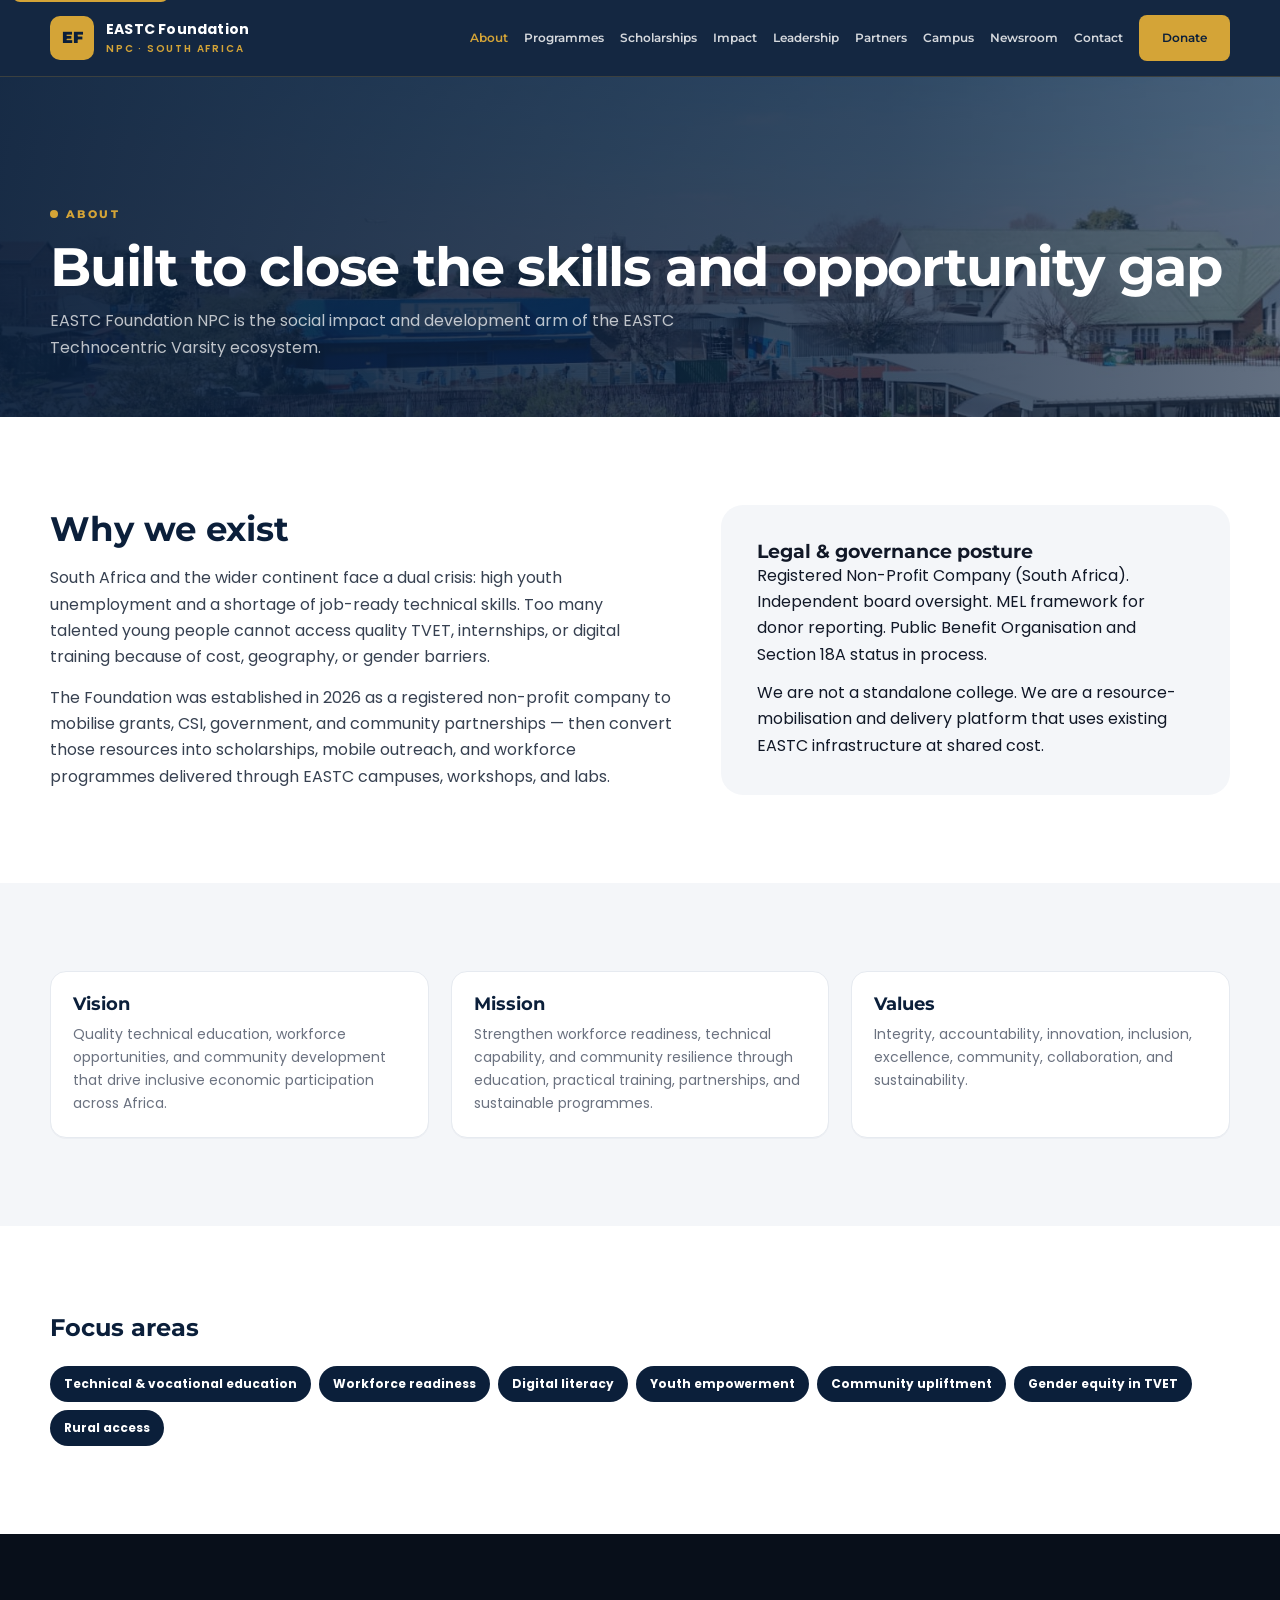
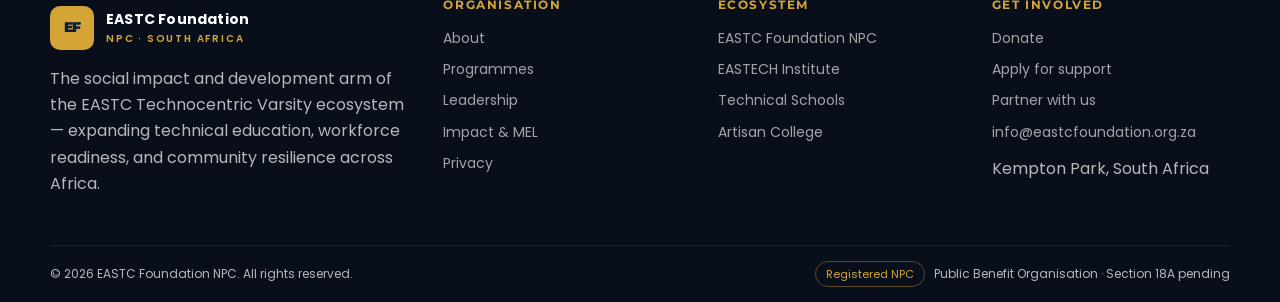
==== about.html @ e1d8bb53 "Publish EASTC website" ====
<!DOCTYPE html>
<html lang="en">
<head>
<meta charset="UTF-8">
<meta name="viewport" content="width=device-width, initial-scale=1.0">
<title>About | EASTC Foundation NPC</title>
<meta name="description" content="Mission, vision, values, and story of EASTC Foundation NPC.">
<link rel="preconnect" href="https://fonts.googleapis.com">
<link rel="preconnect" href="https://fonts.gstatic.com" crossorigin>
<link href="https://fonts.googleapis.com/css2?family=Montserrat:wght@500;600;700;800;900&family=Poppins:wght@400;500;600;700&display=swap" rel="stylesheet">
<link rel="icon" type="image/svg+xml" href="assets/img/favicon.svg">
<link rel="stylesheet" href="assets/css/site.css">
</head>
<body class="foundation">
<a class="skip" href="#main">Skip to content</a>


<header class="nav">
  <div class="wrap nav-inner">
    <a class="brand" href="index.html">
      <div class="mark">EF</div>
      <div><strong>EASTC Foundation</strong><span>NPC · South Africa</span></div>
    </a>
    <button class="menu-btn" aria-label="Menu">☰</button>
    <nav class="nav-links">
      <a href="about.html">About</a>
      <a href="programs.html">Programmes</a>
      <a href="scholarships.html">Scholarships</a>
      <a href="impact.html">Impact</a>
      <a href="leadership.html">Leadership</a>
      <a href="partners.html">Partners</a>
      <a href="campus.html">Campus</a>
      <a href="newsroom.html">Newsroom</a>
      <a href="contact.html">Contact</a>
      <a class="btn btn-gold" href="donate.html">Donate</a>
    </nav>
  </div>
</header>

<main id="main">
<section class="page-hero media">
  <div class="hero-bg" style="background-image:url('assets/img/campus-sky.jpg')"></div>
  <div class="wrap" style="position:relative;z-index:1">
    <div class="eyebrow">About</div>
    <h1>Built to close the skills and opportunity gap</h1>
    <p>EASTC Foundation NPC is the social impact and development arm of the EASTC Technocentric Varsity ecosystem.</p>
  </div>
</section>
<section>
  <div class="wrap grid-2">
    <div>
      <h2 style="color:var(--navy);font-size:34px;margin-bottom:16px">Why we exist</h2>
      <p style="color:var(--body);margin-bottom:14px">South Africa and the wider continent face a dual crisis: high youth unemployment and a shortage of job-ready technical skills. Too many talented young people cannot access quality TVET, internships, or digital training because of cost, geography, or gender barriers.</p>
      <p style="color:var(--body)">The Foundation was established in 2026 as a registered non-profit company to mobilise grants, CSI, government, and community partnerships — then convert those resources into scholarships, mobile outreach, and workforce programmes delivered through EASTC campuses, workshops, and labs.</p>
    </div>
    <div class="panel">
      <h3>Legal &amp; governance posture</h3>
      <p>Registered Non-Profit Company (South Africa). Independent board oversight. MEL framework for donor reporting. Public Benefit Organisation and Section 18A status in process.</p>
      <p style="margin-top:12px">We are not a standalone college. We are a resource-mobilisation and delivery platform that uses existing EASTC infrastructure at shared cost.</p>
    </div>
  </div>
</section>
<section style="background:var(--gray)">
  <div class="wrap">
    <div class="grid-3">
      <article class="card"><div class="card-body"><h3>Vision</h3><p>Quality technical education, workforce opportunities, and community development that drive inclusive economic participation across Africa.</p></div></article>
      <article class="card"><div class="card-body"><h3>Mission</h3><p>Strengthen workforce readiness, technical capability, and community resilience through education, practical training, partnerships, and sustainable programmes.</p></div></article>
      <article class="card"><div class="card-body"><h3>Values</h3><p>Integrity, accountability, innovation, inclusion, excellence, community, collaboration, and sustainability.</p></div></article>
    </div>
  </div>
</section>
<section>
  <div class="wrap">
    <h2 style="color:var(--navy);margin-bottom:24px">Focus areas</h2>
    <div class="values">
      <span class="chip">Technical &amp; vocational education</span>
      <span class="chip">Workforce readiness</span>
      <span class="chip">Digital literacy</span>
      <span class="chip">Youth empowerment</span>
      <span class="chip">Community upliftment</span>
      <span class="chip">Gender equity in TVET</span>
      <span class="chip">Rural access</span>
    </div>
  </div>
</section>

</main>
<footer>
  <div class="wrap foot-grid">
    <div>
      <a class="brand" href="index.html" style="margin-bottom:16px;display:inline-flex">
        <div class="mark">EF</div>
        <div><strong>EASTC Foundation</strong><span>NPC · South Africa</span></div>
      </a>
      <p>The social impact and development arm of the EASTC Technocentric Varsity ecosystem — expanding technical education, workforce readiness, and community resilience across Africa.</p>
    </div>
    <div>
      <h4>Organisation</h4>
      <a href="about.html">About</a>
      <a href="programs.html">Programmes</a>
      <a href="leadership.html">Leadership</a>
      <a href="impact.html">Impact &amp; MEL</a>
      <a href="privacy.html">Privacy</a>
    </div>
    <div>
      <h4>Ecosystem</h4>
      <a href="index.html">EASTC Foundation NPC</a>
      <a href="https://eastech-institute.co.za/">EASTECH Institute</a>
      <a href="partners.html">Technical Schools</a>
      <a href="partners.html">Artisan College</a>
    </div>
    <div>
      <h4>Get involved</h4>
      <a href="donate.html">Donate</a>
      <a href="apply.html">Apply for support</a>
      <a href="partners.html">Partner with us</a>
      <a href="mailto:info@eastcfoundation.org.za">info@eastcfoundation.org.za</a>
      <p style="margin-top:12px">Kempton Park, South Africa</p>
    </div>
  </div>
  <div class="wrap legal">
    <div>&copy; <span data-year></span> EASTC Foundation NPC. All rights reserved.</div>
    <div><span class="badge">Registered NPC</span> &nbsp; Public Benefit Organisation · Section 18A pending</div>
  </div>
</footer>

<script src="assets/js/site.js"></script>
</body>
</html>
---- assets/css/site.css ----
:root {
  --navy: #0B1F3A;
  --navy-mid: #123056;
  --navy-light: #1A3A5C;
  --gold: #D4A437;
  --gold-light: #E8BC5A;
  --teal: #0F766E;
  --teal-bright: #14B8A6;
  --gray: #F4F6F9;
  --gray-mid: #E6EAF0;
  --charcoal: #111827;
  --body: #374151;
  --muted: #6B7280;
  --white: #fff;
  --shadow: 0 18px 50px rgba(11, 31, 58, 0.12);
  --radius: 16px;
  --max: 1180px;
}
*, *::before, *::after { box-sizing: border-box; margin: 0; padding: 0; }
html { scroll-behavior: smooth; }
body {
  font-family: "Poppins", sans-serif;
  color: var(--charcoal);
  background: var(--white);
  line-height: 1.65;
  overflow-x: hidden;
}
img { max-width: 100%; display: block; }
a { color: inherit; text-decoration: none; }
h1, h2, h3, h4 { font-family: "Montserrat", sans-serif; line-height: 1.15; }
.wrap { width: min(var(--max), calc(100% - 48px)); margin: 0 auto; }
.eyebrow {
  display: inline-flex; align-items: center; gap: 8px;
  font-family: "Montserrat", sans-serif;
  font-size: 11px; font-weight: 800; letter-spacing: 2.4px; text-transform: uppercase;
  color: var(--gold);
}
.eyebrow::before { content: ""; width: 8px; height: 8px; border-radius: 50%; background: currentColor; }

/* NAV */
.skip {
  position: absolute; left: 12px; top: -40px; z-index: 80;
  background: var(--gold); color: var(--navy); padding: 8px 12px; border-radius: 8px; font-weight: 800;
}
.skip:focus { top: 12px; }
.nav {
  position: sticky; top: 0; z-index: 50;
  background: rgba(11, 31, 58, 0.96);
  backdrop-filter: blur(16px);
  border-bottom: 1px solid rgba(212, 164, 55, 0.2);
}
.nav-inner { display: flex; align-items: center; justify-content: space-between; min-height: 76px; gap: 24px; }
.brand { display: flex; align-items: center; gap: 12px; color: #fff; }
.mark {
  width: 44px; height: 44px; border-radius: 10px; background: var(--gold);
  color: var(--navy); font-family: "Montserrat", sans-serif; font-weight: 900;
  display: grid; place-items: center; letter-spacing: -0.5px;
}
.brand strong { display: block; font-size: 14px; letter-spacing: 0.2px; }
.brand span { display: block; font-size: 10px; color: var(--gold); letter-spacing: 1.8px; text-transform: uppercase; font-weight: 600; }
.nav-links { display: flex; align-items: center; gap: 16px; }
.nav-links a { color: rgba(255,255,255,.82); font-family: "Montserrat", sans-serif; font-size: 12px; font-weight: 600; }
.nav-links a:hover, .nav-links a.active { color: var(--gold); }
.nav-links a.btn-gold { color: var(--navy); }
.nav-links a.btn-gold:hover, .nav-links a.btn-gold.active { color: var(--navy); background: var(--gold-light); }
.btn {
  display: inline-flex; align-items: center; justify-content: center; gap: 8px;
  padding: 12px 22px; border-radius: 8px; font-family: "Montserrat", sans-serif;
  font-size: 13px; font-weight: 800; border: 1.5px solid transparent; cursor: pointer;
  transition: .2s transform, .2s background, .2s color;
}
.btn:hover { transform: translateY(-1px); }
.btn-gold { background: var(--gold); color: var(--navy); }
.btn-gold:hover { background: var(--gold-light); }
.btn-ghost { background: transparent; color: #fff; border-color: rgba(255,255,255,.28); }
.btn-navy { background: var(--navy); color: #fff; }
.btn-teal { background: var(--teal); color: #fff; }
.btn-outline { background: transparent; color: var(--navy); border-color: rgba(11,31,58,.2); }
.menu-btn { display: none; background: none; border: 0; color: #fff; font-size: 26px; cursor: pointer; }

/* HERO */
.hero {
  position: relative; min-height: 86vh; display: grid; align-items: center;
  background: var(--navy); color: #fff; overflow: hidden;
  padding: 72px 0 88px;
}
.hero-bg {
  position: absolute; inset: 0;
  background-size: cover; background-position: center 40%;
  opacity: .42; transform: scale(1.04);
}
.hero::after {
  content: ""; position: absolute; inset: 0;
  background: linear-gradient(90deg, rgba(11,31,58,.94) 0%, rgba(11,31,58,.72) 52%, rgba(11,31,58,.35) 100%);
}
.hero-content { position: relative; z-index: 1; max-width: 760px; }
.hero h1 { font-size: clamp(38px, 6vw, 68px); letter-spacing: -1.8px; margin: 18px 0 18px; }
.hero h1 em { font-style: normal; color: var(--gold); }
.hero p { font-size: 17px; color: rgba(255,255,255,.74); max-width: 620px; }
.hero-actions { display: flex; flex-wrap: wrap; gap: 12px; margin: 32px 0 40px; }
.stats { display: grid; grid-template-columns: repeat(4, 1fr); gap: 18px; }
.stat { border-left: 2px solid var(--gold); padding-left: 14px; }
.stat b { display: block; font-family: "Montserrat", sans-serif; font-size: 28px; color: var(--gold); }
.stat span { font-size: 12px; color: rgba(255,255,255,.62); }

/* SECTIONS */
section { padding: 88px 0; }
.section-head { max-width: 640px; margin-bottom: 42px; }
.section-head h2 { font-size: clamp(28px, 4vw, 44px); color: var(--navy); letter-spacing: -1px; margin: 10px 0 12px; }
.section-head p { color: var(--muted); }
.grid-2 { display: grid; grid-template-columns: 1.1fr .9fr; gap: 48px; align-items: center; }
.grid-3 { display: grid; grid-template-columns: repeat(3, 1fr); gap: 22px; }
.grid-4 { display: grid; grid-template-columns: repeat(4, 1fr); gap: 18px; }
.card {
  background: #fff; border: 1px solid var(--gray-mid); border-radius: var(--radius);
  overflow: hidden; box-shadow: 0 1px 0 rgba(11,31,58,.03);
  transition: .25s transform, .25s box-shadow;
}
.card:hover { transform: translateY(-4px); box-shadow: var(--shadow); }
.card img { width: 100%; height: 190px; object-fit: cover; }
.card-body { padding: 22px; }
.card h3 { font-size: 18px; color: var(--navy); margin-bottom: 8px; }
.card p { color: var(--muted); font-size: 14px; }
.tag {
  display: inline-block; margin: 0 6px 6px 0; padding: 5px 10px; border-radius: 999px;
  background: rgba(15,118,110,.08); color: var(--teal); font-size: 11px; font-weight: 700;
}
.panel { background: var(--gray); border-radius: 22px; padding: 36px; }
.photo { border-radius: 22px; width: 100%; height: 420px; object-fit: cover; box-shadow: var(--shadow); }
.gallery { display: grid; grid-template-columns: repeat(3, 1fr); gap: 14px; }
.gallery img { width: 100%; height: 220px; object-fit: cover; border-radius: 14px; }
.gallery.tight img { height: 180px; }
@media (max-width: 980px) { .gallery { grid-template-columns: 1fr 1fr; } }
.values { display: flex; flex-wrap: wrap; gap: 8px; }
.chip { padding: 8px 14px; border-radius: 999px; background: var(--navy); color: #fff; font-size: 12px; font-weight: 700; }

/* PAGE HERO */
.page-hero {
  background: var(--navy); color: #fff; padding: 72px 0 56px;
  position: relative; overflow: hidden;
}
.page-hero.media { min-height: 340px; display: grid; align-items: end; }
.page-hero.media .hero-bg { opacity: .5; }
.page-hero.media::after {
  content: ""; position: absolute; inset: 0;
  background: linear-gradient(90deg, rgba(11,31,58,.88) 0%, rgba(11,31,58,.55) 70%, rgba(11,31,58,.28) 100%);
}
.page-hero .wrap { position: relative; z-index: 1; }
.page-hero h1 { font-size: clamp(32px, 5vw, 54px); letter-spacing: -1.2px; margin: 10px 0 10px; }
.page-hero p { color: rgba(255,255,255,.72); max-width: 640px; }

/* FORMS */
form { display: grid; gap: 14px; }
label { font-size: 12px; font-weight: 700; color: var(--navy); }
input, select, textarea {
  width: 100%; padding: 13px 14px; border: 1px solid var(--gray-mid); border-radius: 10px;
  font: inherit; background: #fff; color: var(--charcoal);
}
textarea { min-height: 140px; resize: vertical; }
.form-row { display: grid; grid-template-columns: 1fr 1fr; gap: 14px; }
.note { font-size: 13px; color: var(--muted); }
.success { display: none; background: #ecfdf5; color: #065f46; padding: 14px 16px; border-radius: 10px; font-weight: 600; }
.success.show { display: block; }

/* TABLE */
.table-wrap { overflow-x: auto; -webkit-overflow-scrolling: touch; }
table { width: 100%; border-collapse: collapse; background: #fff; border-radius: 14px; overflow: hidden; min-width: 640px; }
th, td { text-align: left; padding: 14px 16px; border-bottom: 1px solid var(--gray-mid); font-size: 14px; }
th { background: var(--navy); color: #fff; font-family: "Montserrat", sans-serif; font-size: 12px; letter-spacing: .6px; }
td strong { color: var(--navy); }

/* FOOTER */
footer { background: #080f1a; color: rgba(255,255,255,.7); padding: 64px 0 0; }
.foot-grid { display: grid; grid-template-columns: 1.5fr 1fr 1fr 1fr; gap: 36px; padding-bottom: 48px; }
footer h4 { color: var(--gold); font-size: 12px; letter-spacing: 1.6px; text-transform: uppercase; margin-bottom: 16px; }
footer a { display: block; color: rgba(255,255,255,.62); margin: 8px 0; font-size: 14px; }
footer a:hover { color: var(--gold); }
.legal { border-top: 1px solid rgba(255,255,255,.08); padding: 18px 0; display: flex; justify-content: space-between; gap: 12px; flex-wrap: wrap; font-size: 12px; }
.badge { border: 1px solid rgba(212,164,55,.4); color: var(--gold); padding: 4px 10px; border-radius: 999px; font-size: 11px; }

/* INSTITUTE TWEAKS */
body.institute { --gold: #C9A227; --teal: #155E75; }
body.institute .mark { background: #fff; color: var(--navy); border: 2px solid var(--gold); }

a:focus-visible, button:focus-visible, input:focus-visible, select:focus-visible, textarea:focus-visible {
  outline: 3px solid var(--gold); outline-offset: 3px;
}
.lightbox {
  display: none; position: fixed; inset: 0; z-index: 100; background: rgba(8,15,26,.92);
  align-items: center; justify-content: center; padding: 24px;
}
.lightbox.open { display: flex; }
.lightbox img { max-width: min(1200px, 100%); max-height: 90vh; border-radius: 12px; }
.lightbox button {
  position: absolute; top: 16px; right: 18px; background: none; border: 0; color: #fff; font-size: 32px; cursor: pointer;
}
@media (max-width: 1200px) {
  .menu-btn { display: block; }
  .nav-links {
    display: none; position: absolute; left: 0; right: 0; top: 76px;
    background: var(--navy); flex-direction: column; padding: 18px 24px 28px; align-items: flex-start;
    border-bottom: 1px solid rgba(212,164,55,.2);
  }
  .nav-links.open { display: flex; }
}
@media (max-width: 980px) {
  .grid-2, .grid-3, .grid-4, .stats, .foot-grid, .form-row { grid-template-columns: 1fr; }
  .photo { height: 280px; }
  .gallery { grid-template-columns: 1fr; }
}
@media (prefers-reduced-motion: reduce) {
  html { scroll-behavior: auto; }
  *, *::before, *::after { transition: none !important; }
}
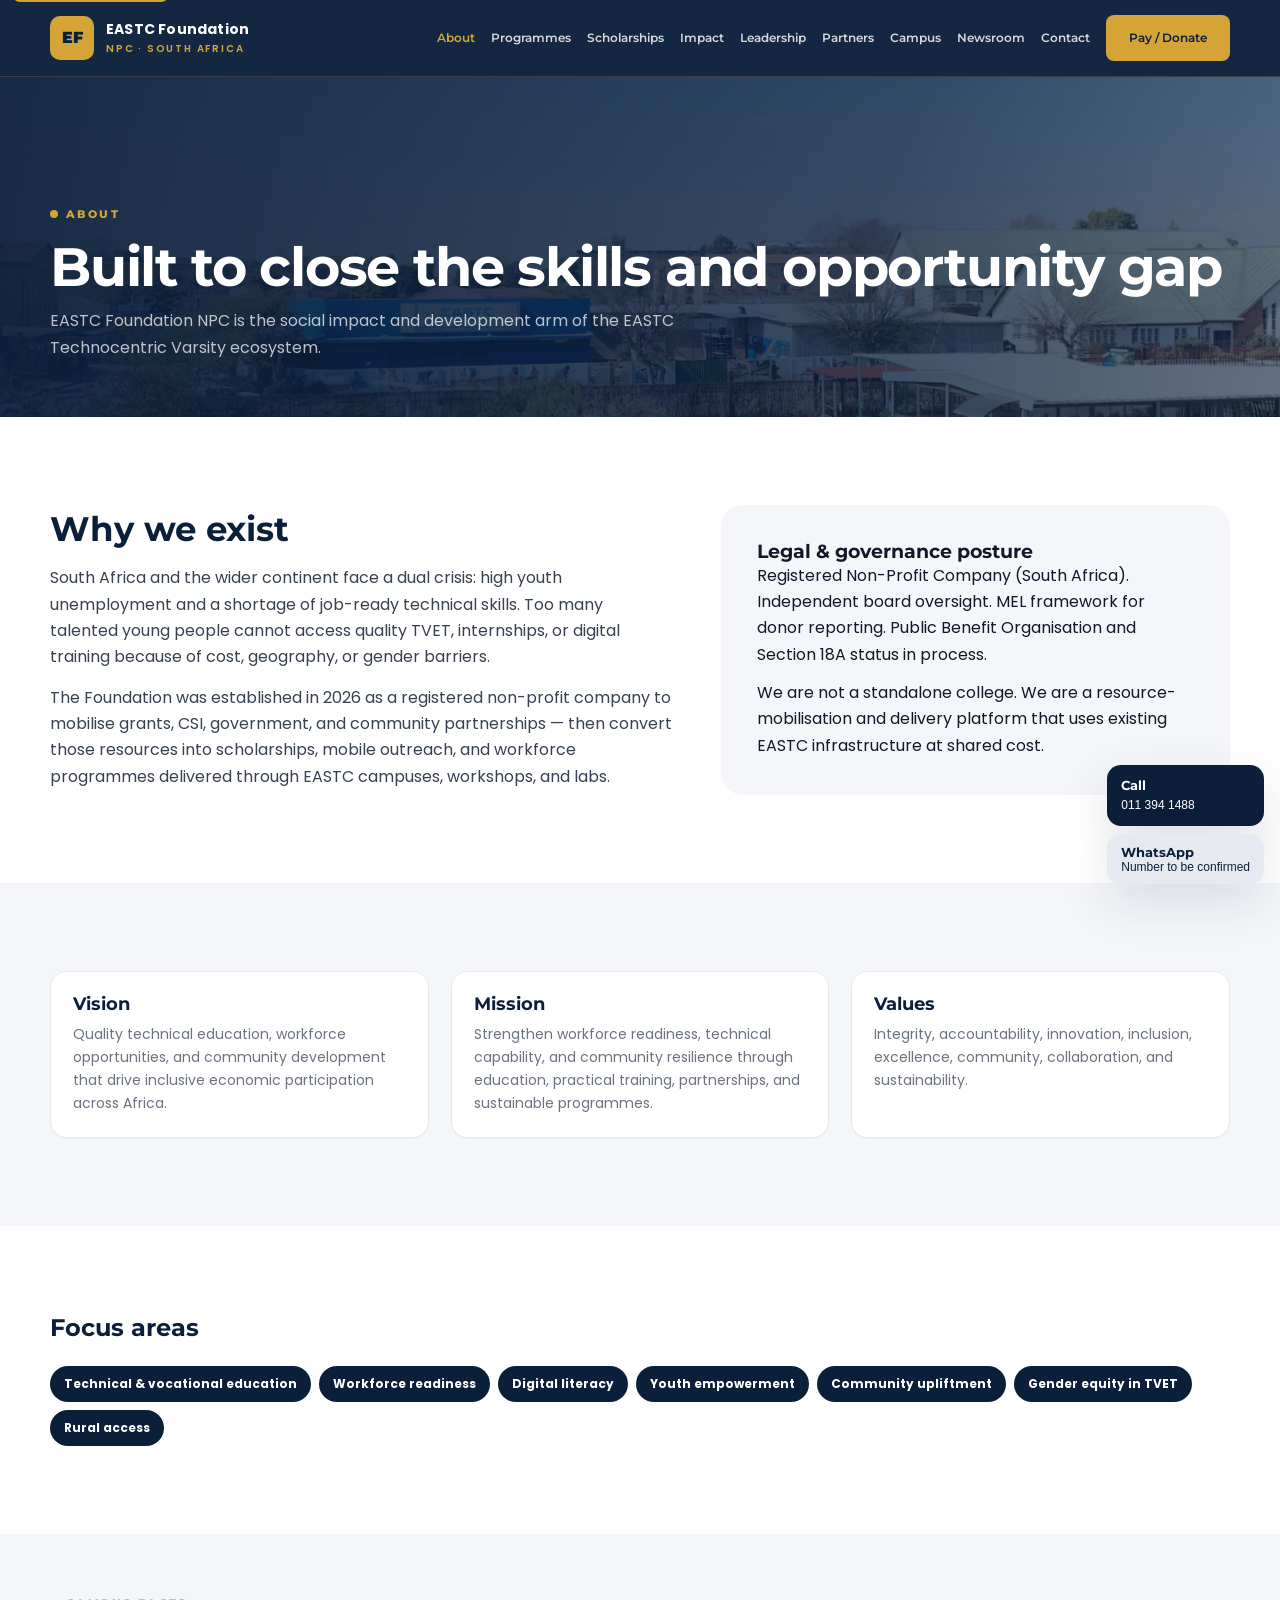
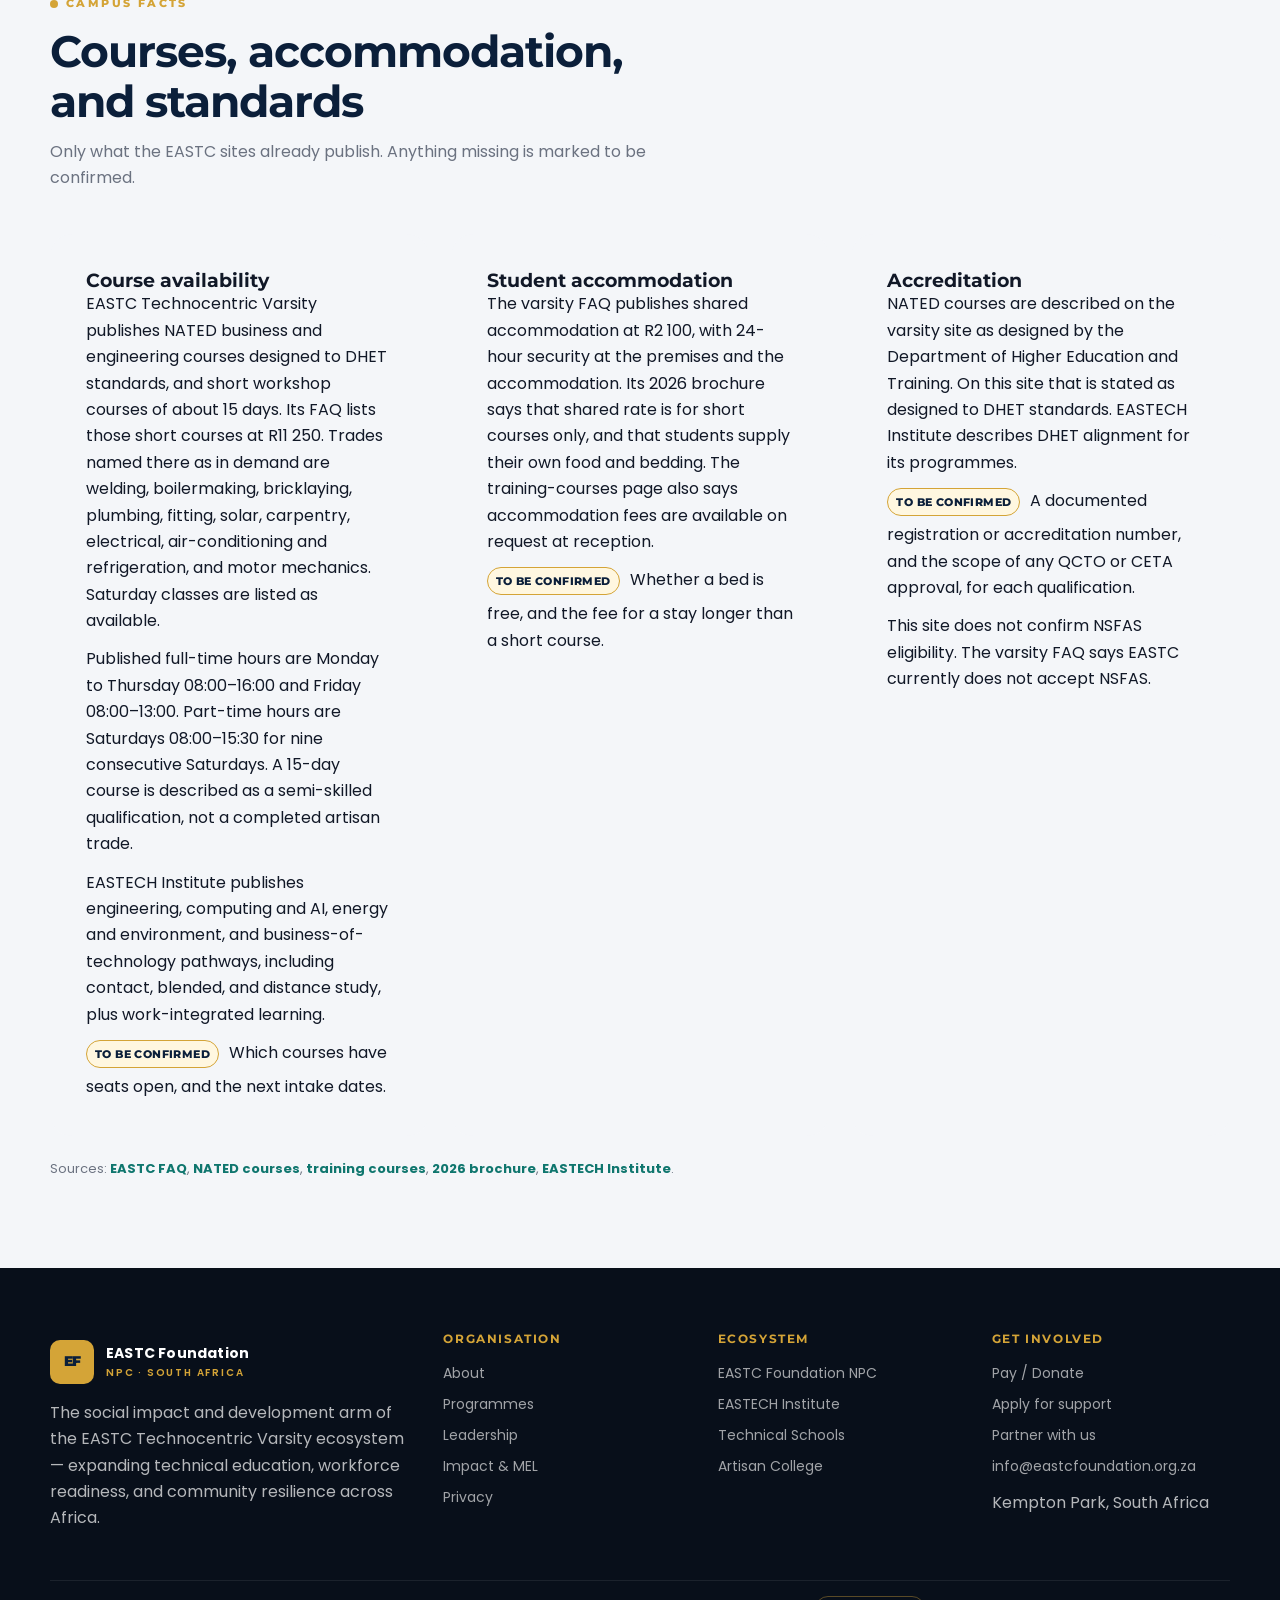
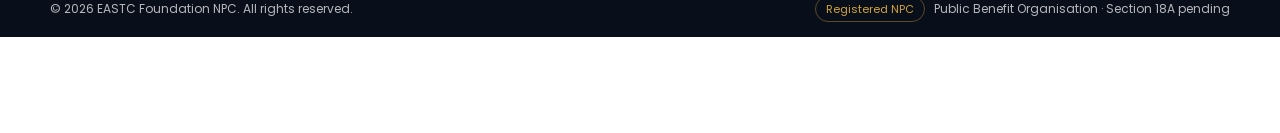
==== commit 370dcdb2: "Add a test-mode Yoco pay flow, staff contact, and campus facts. Student fees and donations stay behi" ====
--- a/about.html
+++ b/about.html
@@ -32,7 +32,7 @@
       <a href="campus.html">Campus</a>
       <a href="newsroom.html">Newsroom</a>
       <a href="contact.html">Contact</a>
-      <a class="btn btn-gold" href="donate.html">Donate</a>
+      <a class="btn btn-gold" href="pay.html">Pay / Donate</a>
     </nav>
   </div>
 </header>
@@ -111,7 +111,7 @@
     </div>
     <div>
       <h4>Get involved</h4>
-      <a href="donate.html">Donate</a>
+      <a href="pay.html">Pay / Donate</a>
       <a href="apply.html">Apply for support</a>
       <a href="partners.html">Partner with us</a>
       <a href="mailto:info@eastcfoundation.org.za">info@eastcfoundation.org.za</a>
@@ -124,6 +124,7 @@
   </div>
 </footer>
 
+<script src="assets/js/site-config.js"></script>
 <script src="assets/js/site.js"></script>
 </body>
 </html>
--- a/assets/css/site.css
+++ b/assets/css/site.css
@@ -24,6 +24,7 @@
   background: var(--white);
   line-height: 1.65;
   overflow-x: hidden;
+  padding-bottom: 96px;
 }
 img { max-width: 100%; display: block; }
 a { color: inherit; text-decoration: none; }
@@ -212,3 +213,48 @@
   html { scroll-behavior: auto; }
   *, *::before, *::after { transition: none !important; }
 }
+
+section.facts-band { padding: 56px 0 88px; background: var(--gray); }
+.facts-band .panel p + p { margin-top: 12px; }
+.fact-sources { margin-top: 22px; }
+.fact-sources a { color: var(--teal); font-weight: 700; }
+.placeholder-tag {
+  display: inline-block; margin: 0 6px 6px 0; padding: 4px 8px; border-radius: 999px;
+  background: #fff7e0; color: var(--navy); border: 1px solid var(--gold);
+  font-family: "Montserrat", sans-serif; font-size: 11px; font-weight: 800;
+  letter-spacing: .4px; text-transform: uppercase;
+}
+.test-banner {
+  background: #fff7e0; color: var(--navy); border: 2px solid var(--gold);
+  border-radius: 12px; padding: 12px 14px; font-weight: 700;
+}
+.leader-photo {
+  width: 100%; aspect-ratio: 4 / 5; object-fit: cover; background: var(--navy);
+}
+.directory-office { margin-bottom: 22px; }
+.directory-grid { margin-top: 8px; }
+a, button, input, select, textarea { scroll-margin-bottom: 120px; }
+.quick-contact {
+  position: fixed; right: 16px; bottom: 16px; z-index: 40;
+  display: flex; flex-direction: column; gap: 8px;
+}
+.quick-btn {
+  display: flex; flex-direction: column; align-items: flex-start; min-width: 148px;
+  padding: 10px 14px; border-radius: 14px; border: 0; cursor: pointer;
+  font-family: "Montserrat", sans-serif; box-shadow: var(--shadow); text-align: left;
+}
+.quick-btn strong { font-size: 13px; }
+.quick-btn span { font-family: "Poppins", sans-serif; font-size: 12px; font-weight: 500; }
+.quick-call { background: var(--navy); color: #fff; }
+.quick-wa { background: var(--teal); color: #fff; }
+.quick-wa[aria-disabled="true"] { background: var(--gray-mid); color: var(--navy); cursor: not-allowed; }
+.funding-list { display: grid; gap: 10px; margin-top: 14px; }
+.funding-list a {
+  display: block; padding: 12px 14px; border-radius: 12px; background: #fff;
+  border: 1px solid var(--gray-mid); color: var(--navy); font-weight: 700;
+}
+.funding-list a:hover { border-color: var(--gold); }
+@media (max-width: 980px) {
+  .quick-contact { left: 16px; right: 16px; flex-direction: row; }
+  .quick-btn { flex: 1; min-width: 0; }
+}
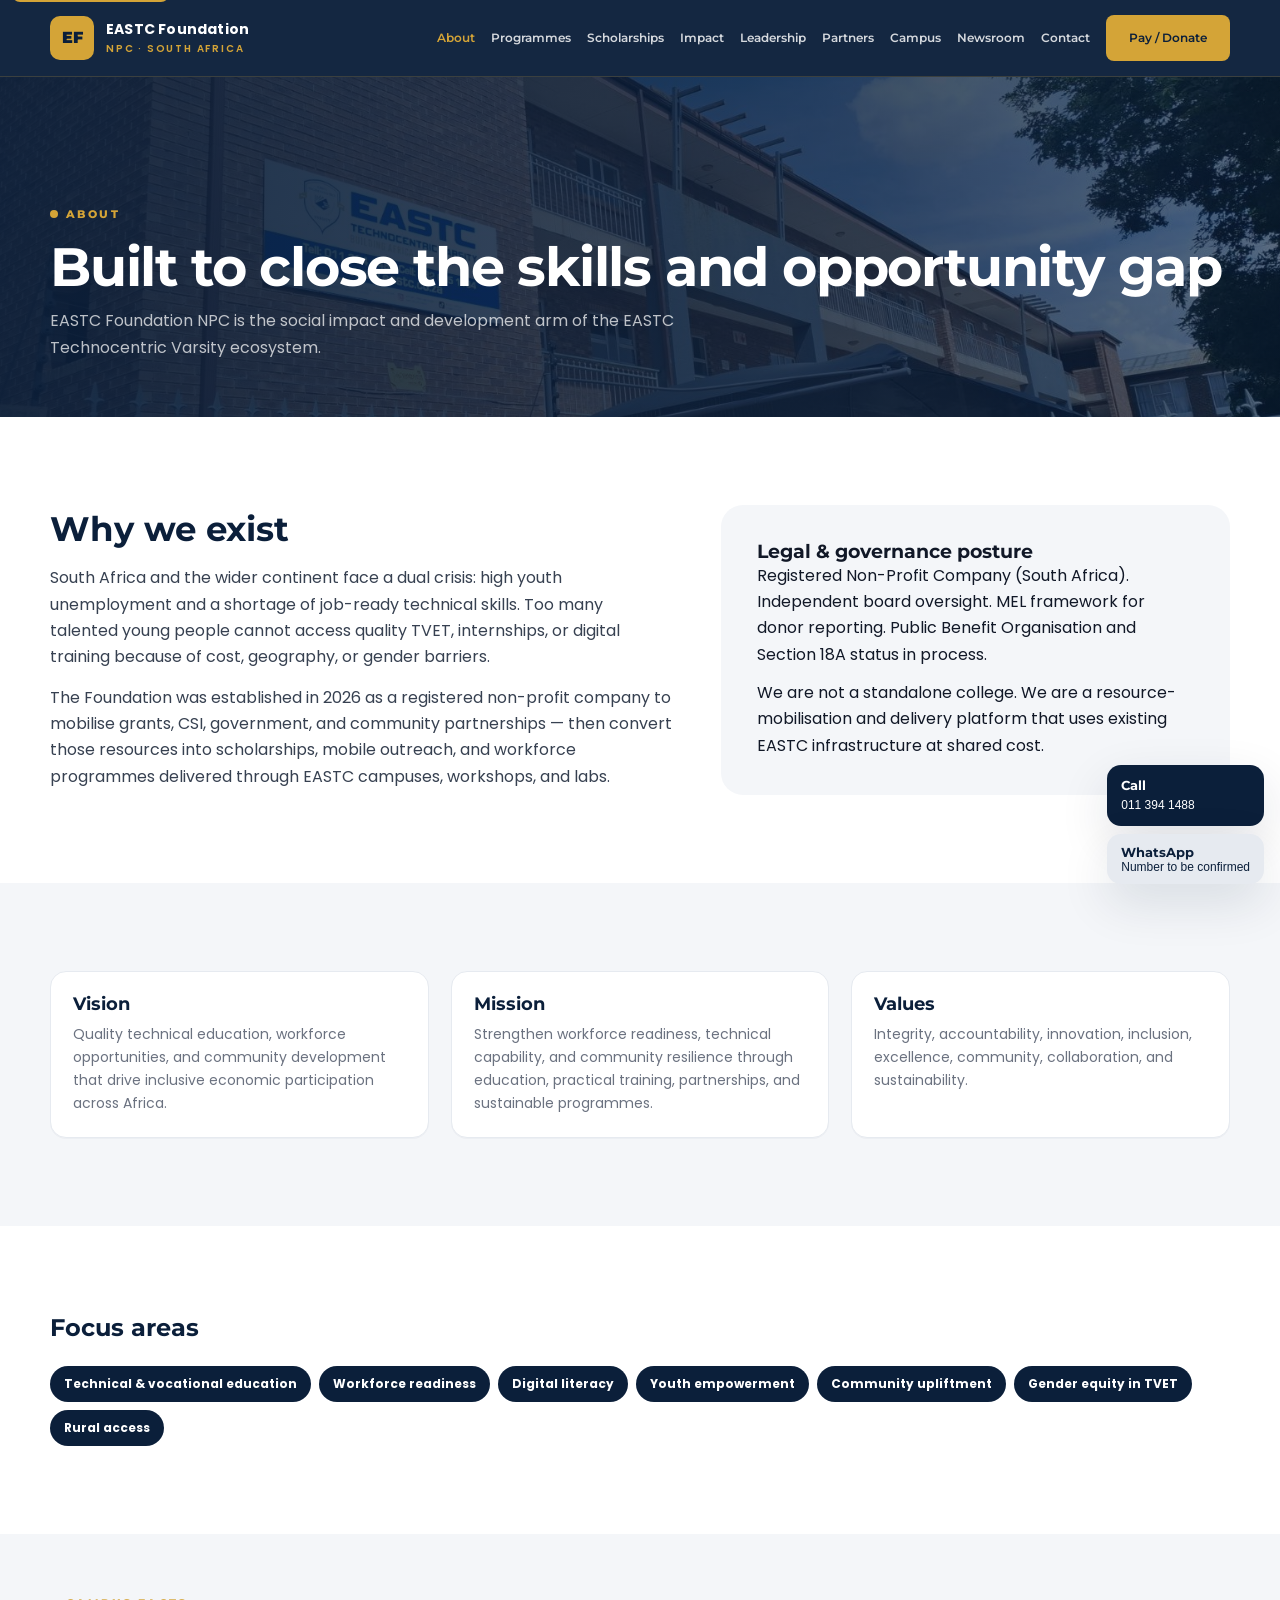
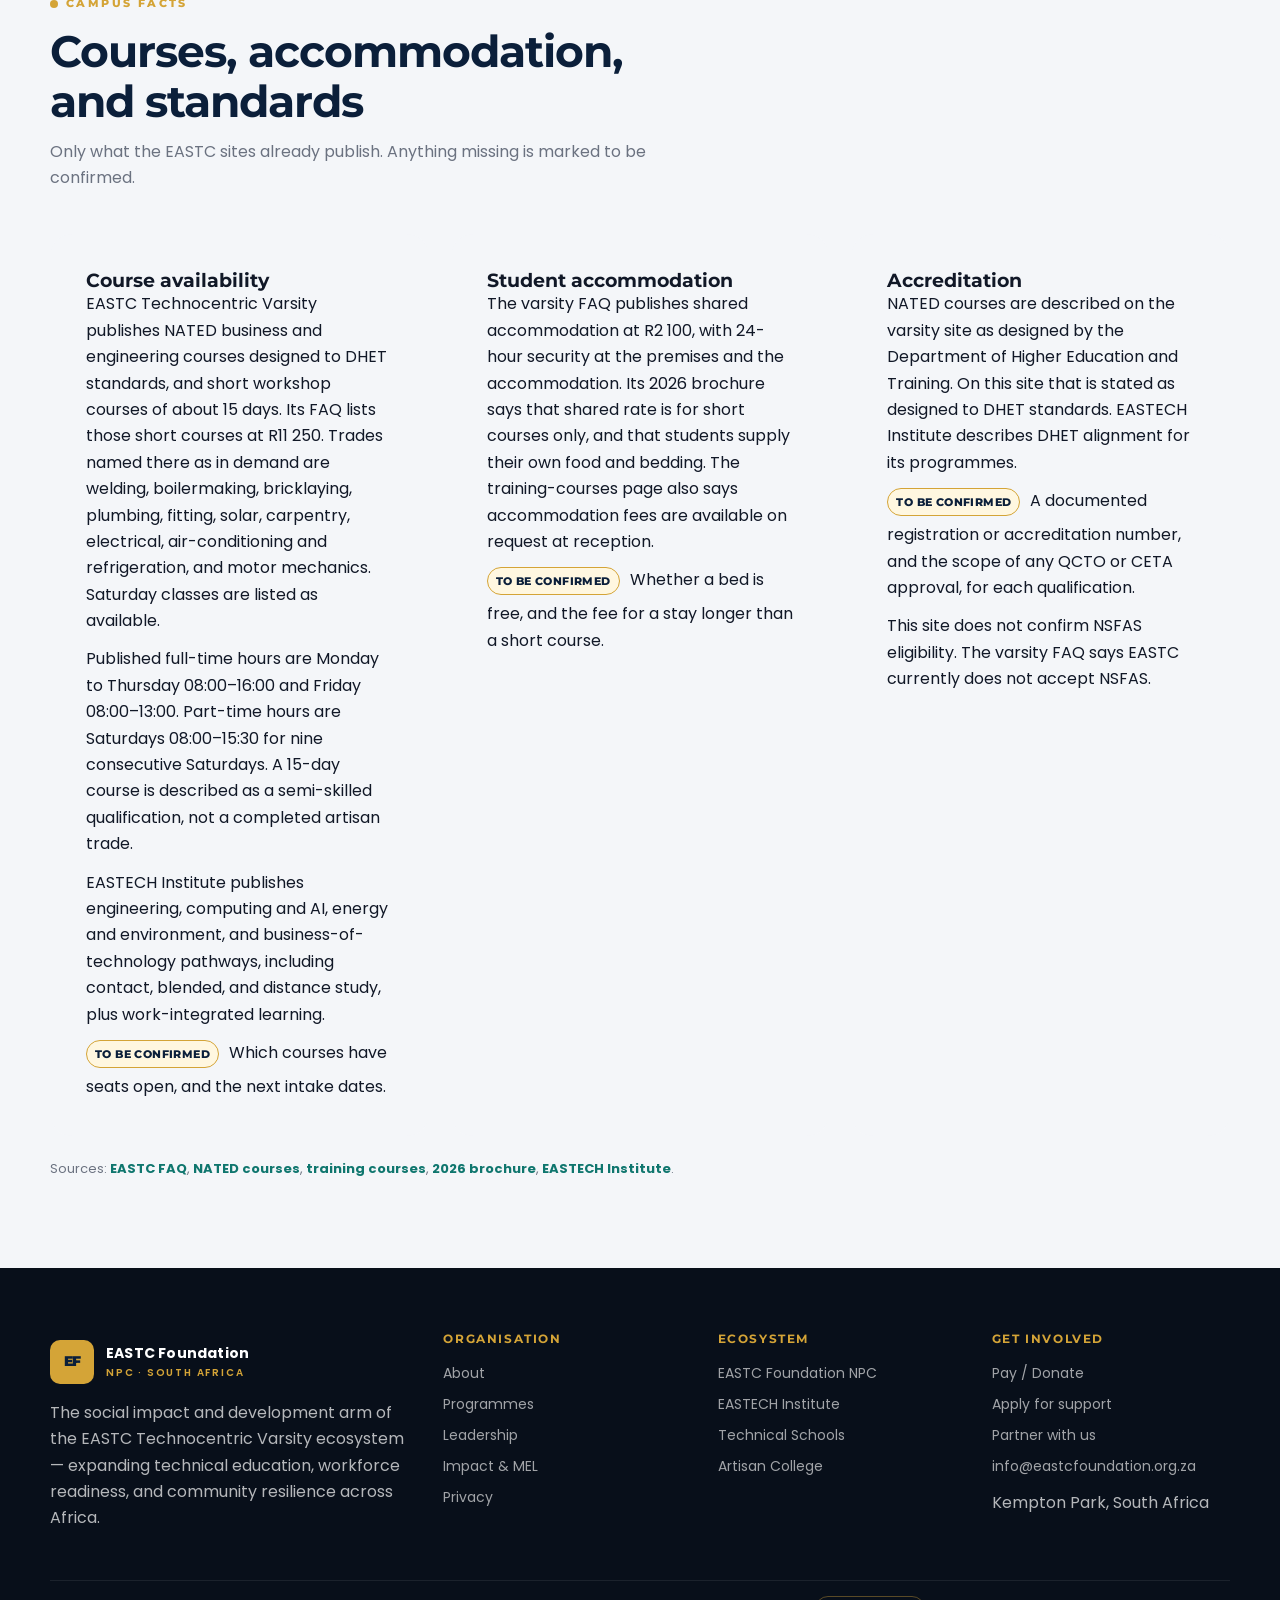
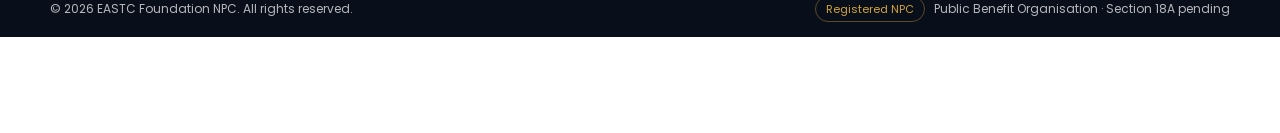
==== commit e510a9a4: "Remove Food Court photos from the Foundation site. Replace the pavilion, yard, welcome-sign, and mea" ====
--- a/about.html
+++ b/about.html
@@ -39,7 +39,7 @@
 
 <main id="main">
 <section class="page-hero media">
-  <div class="hero-bg" style="background-image:url('assets/img/campus-sky.jpg')"></div>
+  <div class="hero-bg" style="background-image:url('assets/img/eastc/nated-building.jpg')"></div>
   <div class="wrap" style="position:relative;z-index:1">
     <div class="eyebrow">About</div>
     <h1>Built to close the skills and opportunity gap</h1>
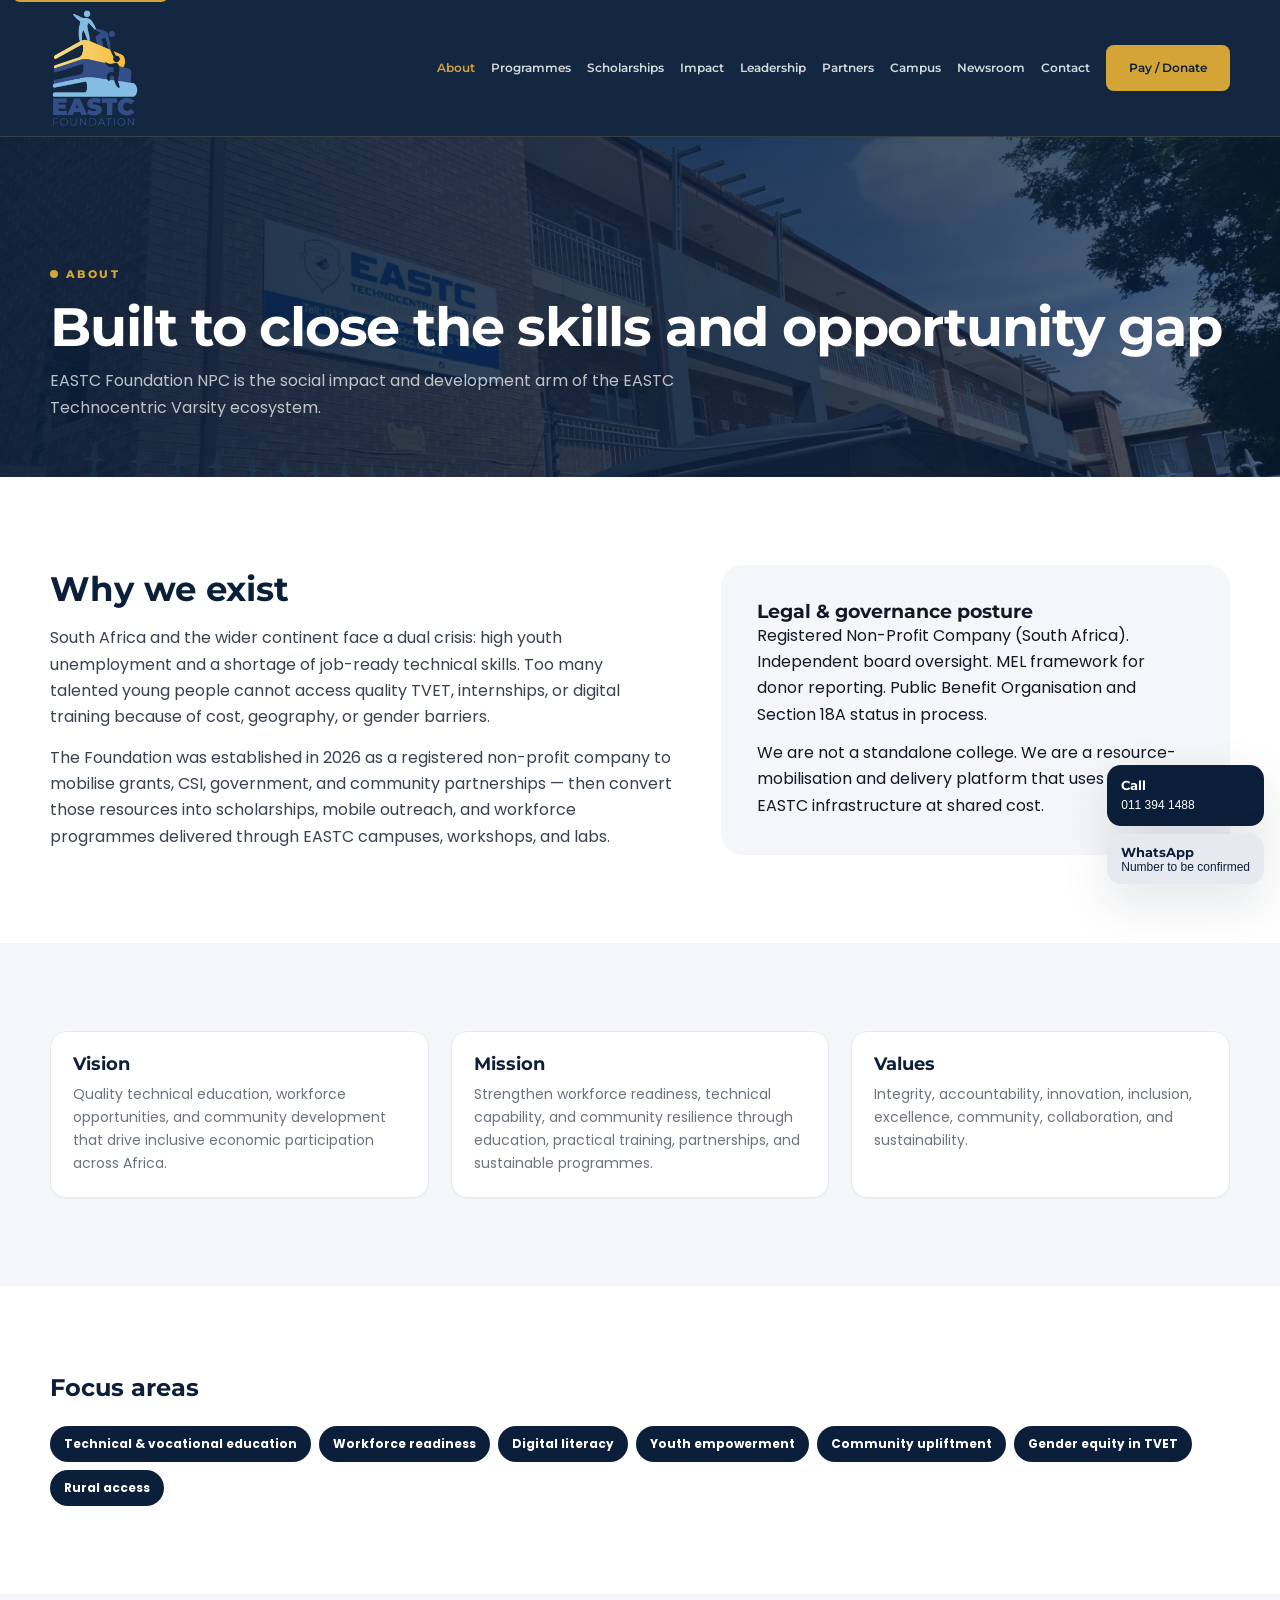
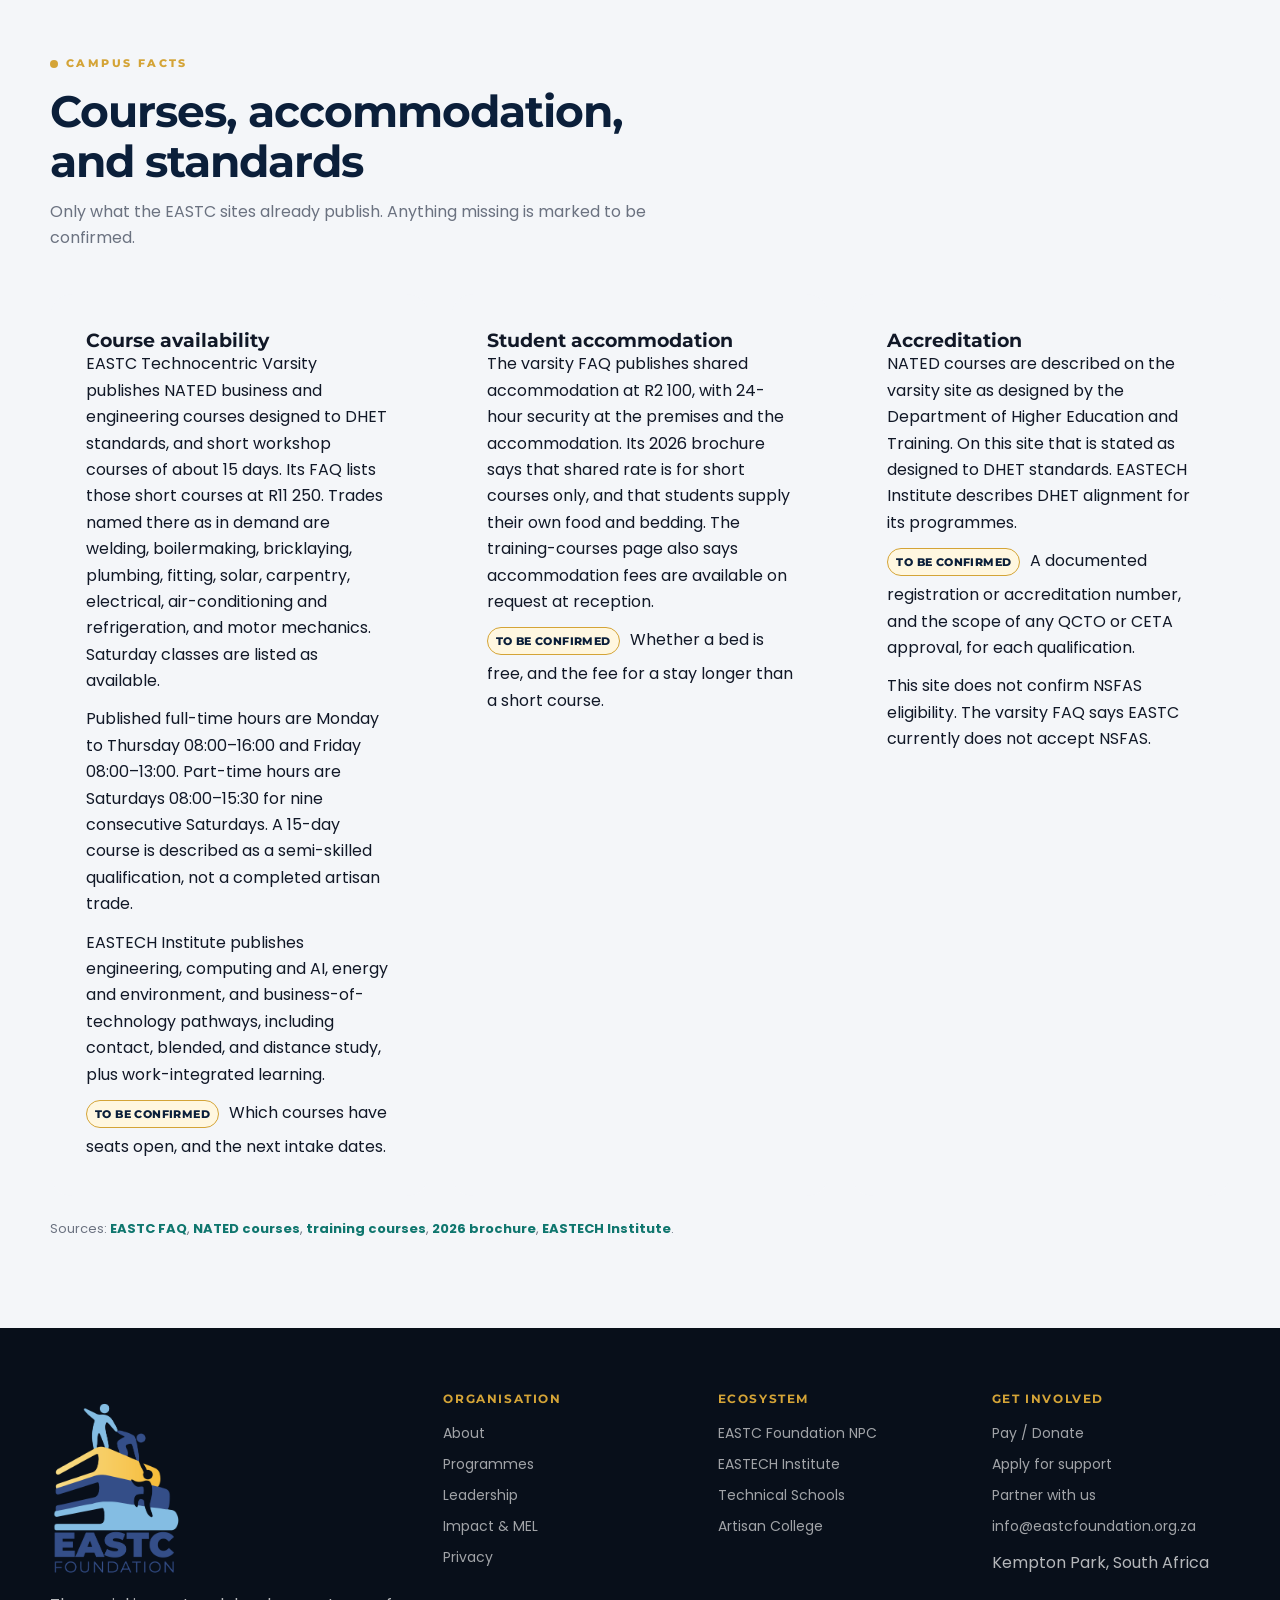
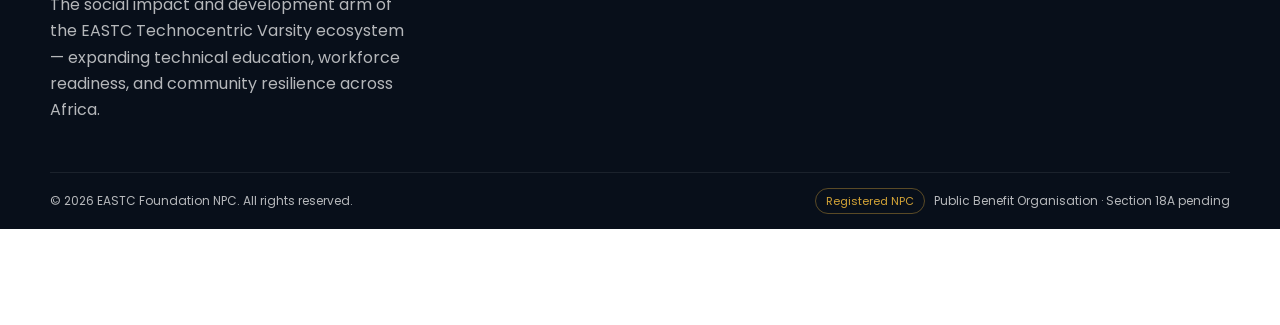
==== commit 3da26281: "Use the original EASTC Foundation logo in the header, footer, and favicon. The portrait mark keeps i" ====
--- a/about.html
+++ b/about.html
@@ -8,7 +8,7 @@
 <link rel="preconnect" href="https://fonts.googleapis.com">
 <link rel="preconnect" href="https://fonts.gstatic.com" crossorigin>
 <link href="https://fonts.googleapis.com/css2?family=Montserrat:wght@500;600;700;800;900&family=Poppins:wght@400;500;600;700&display=swap" rel="stylesheet">
-<link rel="icon" type="image/svg+xml" href="assets/img/favicon.svg">
+<link rel="icon" type="image/png" href="assets/img/favicon.png">
 <link rel="stylesheet" href="assets/css/site.css">
 </head>
 <body class="foundation">
@@ -18,8 +18,7 @@
 <header class="nav">
   <div class="wrap nav-inner">
     <a class="brand" href="index.html">
-      <div class="mark">EF</div>
-      <div><strong>EASTC Foundation</strong><span>NPC · South Africa</span></div>
+      <img class="brand-logo" src="assets/img/eastc-foundation-logo.png" alt="EASTC Foundation">
     </a>
     <button class="menu-btn" aria-label="Menu">☰</button>
     <nav class="nav-links">
@@ -89,8 +88,7 @@
   <div class="wrap foot-grid">
     <div>
       <a class="brand" href="index.html" style="margin-bottom:16px;display:inline-flex">
-        <div class="mark">EF</div>
-        <div><strong>EASTC Foundation</strong><span>NPC · South Africa</span></div>
+        <img class="brand-logo" src="assets/img/eastc-foundation-logo.png" alt="EASTC Foundation">
       </a>
       <p>The social impact and development arm of the EASTC Technocentric Varsity ecosystem — expanding technical education, workforce readiness, and community resilience across Africa.</p>
     </div>
--- a/assets/css/site.css
+++ b/assets/css/site.css
@@ -50,8 +50,10 @@
   backdrop-filter: blur(16px);
   border-bottom: 1px solid rgba(212, 164, 55, 0.2);
 }
-.nav-inner { display: flex; align-items: center; justify-content: space-between; min-height: 76px; gap: 24px; }
-.brand { display: flex; align-items: center; gap: 12px; color: #fff; }
+.nav-inner { display: flex; align-items: center; justify-content: space-between; min-height: 136px; gap: 24px; }
+.brand { display: flex; align-items: center; gap: 12px; color: #fff; flex: 0 0 auto; }
+.brand-logo { display: block; height: 120px; width: auto; max-width: none; max-height: 120px; object-fit: contain; }
+footer .brand-logo { height: 176px; max-height: 176px; }
 .mark {
   width: 44px; height: 44px; border-radius: 10px; background: var(--gold);
   color: var(--navy); font-family: "Montserrat", sans-serif; font-weight: 900;
@@ -198,7 +200,7 @@
 @media (max-width: 1200px) {
   .menu-btn { display: block; }
   .nav-links {
-    display: none; position: absolute; left: 0; right: 0; top: 76px;
+    display: none; position: absolute; left: 0; right: 0; top: 100%;
     background: var(--navy); flex-direction: column; padding: 18px 24px 28px; align-items: flex-start;
     border-bottom: 1px solid rgba(212,164,55,.2);
   }
